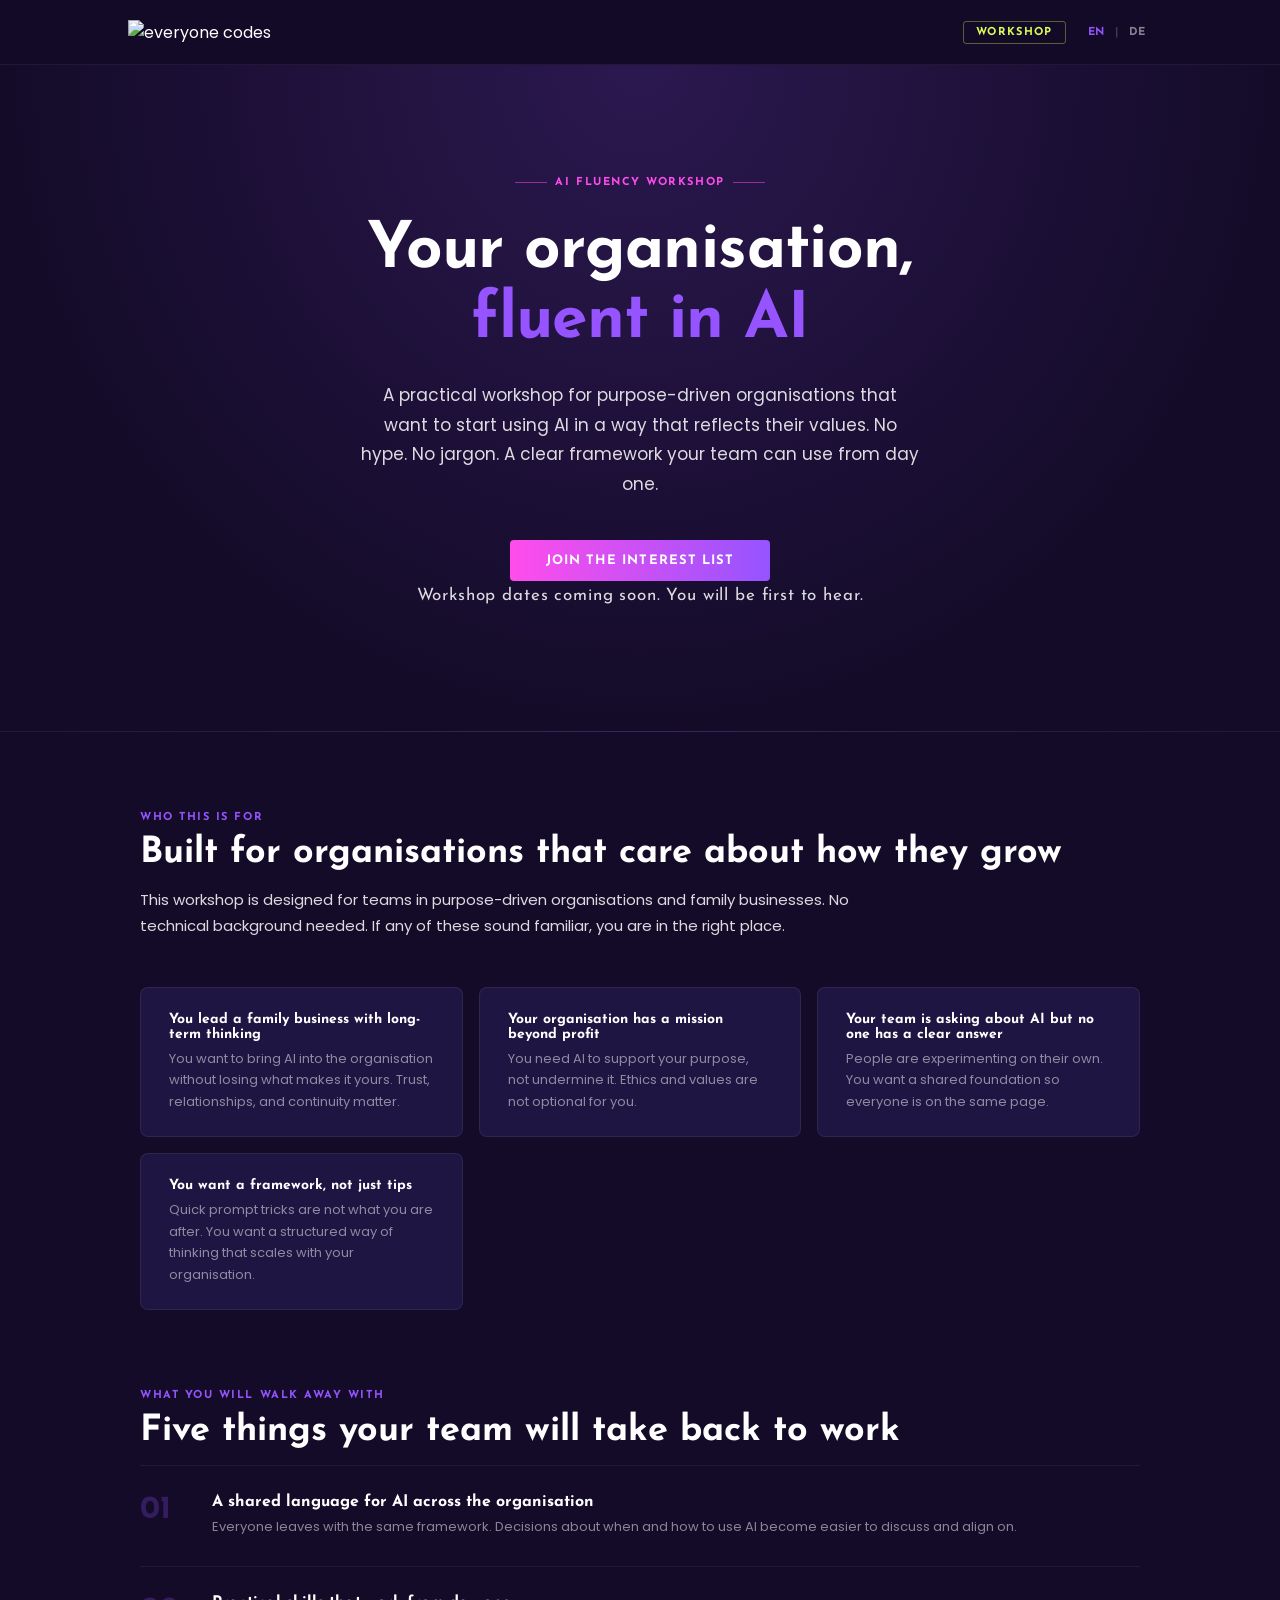
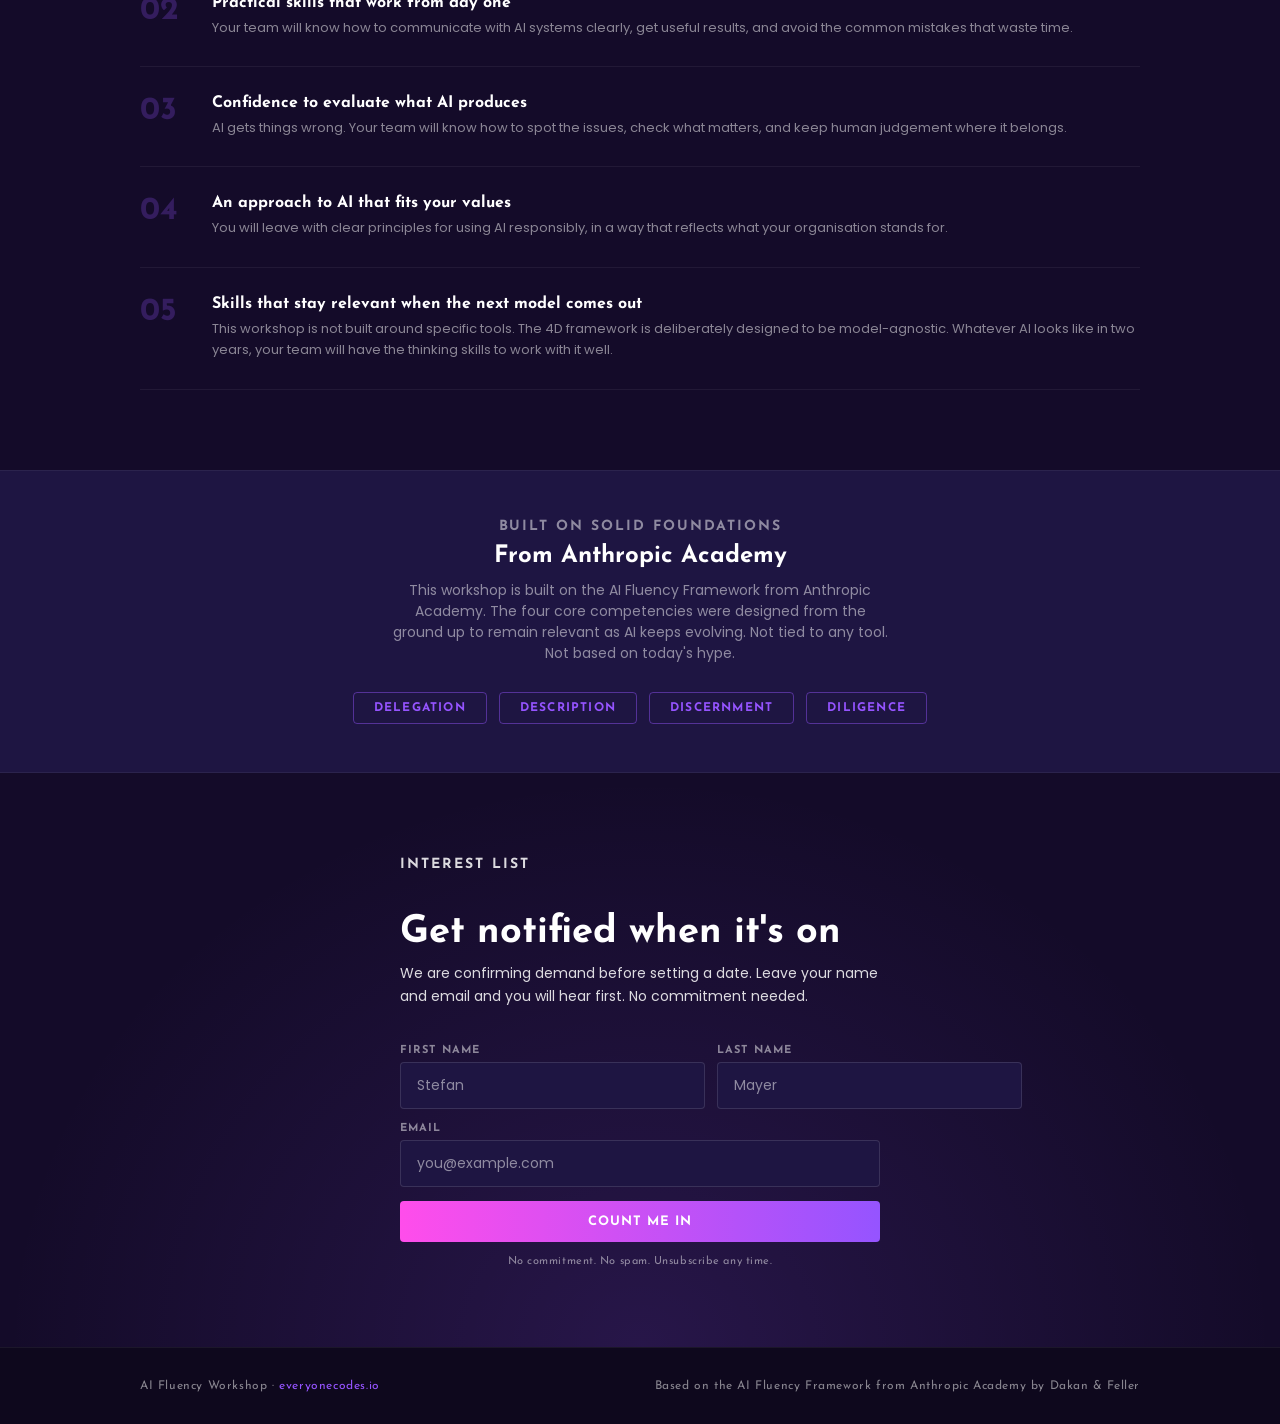
==== public/index.html @ 1fff41b3 "Add AI Fluency workshop landing page Static landing page with EN/DE language support and Formspree s" ====
<!DOCTYPE html>
<html lang="en">
<head>
  <meta charset="UTF-8" />
  <meta name="viewport" content="width=device-width, initial-scale=1.0" />
  <title>AI Fluency Workshop · everyonecodes.io</title>
  <link rel="preconnect" href="https://fonts.googleapis.com" />
  <link rel="preconnect" href="https://fonts.gstatic.com" crossorigin />
  <link href="https://fonts.googleapis.com/css2?family=Josefin+Sans:wght@400;600;700&family=Poppins:wght@400;500;600&display=swap" rel="stylesheet" />
  <style>
    *, *::before, *::after { box-sizing: border-box; margin: 0; padding: 0; }

    :root {
      --bg:      #140B29;
      --card:    #1e1542;
      --magenta: #FF4DEB;
      --violet:  #9554FF;
      --lime:    #DAFF54;
      --cyan:    #00D4CF;
      --white:   #FFFFFF;
      --text:    rgba(255,255,255,0.85);
      --muted:   rgba(255,255,255,0.5);
    }

    html { scroll-behavior: smooth; }

    body {
      font-family: 'Poppins', sans-serif;
      background-color: var(--bg);
      color: var(--white);
      overflow-x: hidden;
    }

    h1, h2, h3, h4 { font-family: 'Josefin Sans', sans-serif; font-weight: 700; }
    a { text-decoration: none; color: inherit; }

    /* NAV */
    header {
      position: sticky; top: 0; z-index: 100;
      background: rgba(20,11,41,0.97);
      backdrop-filter: blur(8px);
      border-bottom: 1px solid rgba(255,255,255,0.06);
    }
    nav {
      max-width: 1080px; margin: 0 auto;
      display: flex; align-items: center; justify-content: space-between;
      padding: 0 28px; height: 64px;
    }
    .nav-right { display: flex; align-items: center; gap: 16px; }
    .nav-badge {
      font-family: 'Josefin Sans', sans-serif; font-size: 11px;
      font-weight: 700; letter-spacing: 0.12em; text-transform: uppercase;
      color: var(--lime); border: 1px solid rgba(218,255,84,0.35);
      padding: 5px 12px; border-radius: 3px;
    }
    .lang-toggle {
      display: flex; gap: 4px; align-items: center;
      font-family: 'Josefin Sans', sans-serif; font-size: 11px; font-weight: 700;
      letter-spacing: 0.08em;
    }
    .lang-btn {
      background: none; border: none; cursor: pointer;
      color: var(--muted); font-family: inherit; font-size: inherit;
      font-weight: inherit; letter-spacing: inherit;
      padding: 4px 6px; border-radius: 3px; transition: color 0.2s;
    }
    .lang-btn:hover { color: var(--white); }
    .lang-btn.active { color: var(--violet); }
    .lang-sep { color: rgba(255,255,255,0.2); }

    /* HERO */
    .hero {
      padding: 100px 28px 80px; text-align: center;
      background: radial-gradient(ellipse at 50% 0%, rgba(149,84,255,0.18) 0%, transparent 70%);
      border-bottom: 1px solid rgba(255,255,255,0.06);
    }
    .hero-eyebrow {
      display: inline-flex; align-items: center; gap: 8px;
      font-family: 'Josefin Sans', sans-serif; font-size: 11px;
      font-weight: 700; letter-spacing: 0.14em; text-transform: uppercase;
      color: var(--magenta); margin-bottom: 28px;
    }
    .hero-eyebrow::before, .hero-eyebrow::after {
      content: ''; display: block; width: 32px; height: 1px; background: var(--magenta); opacity: 0.5;
    }
    .hero h1 {
      font-size: clamp(36px, 6vw, 64px); line-height: 1.1; letter-spacing: -0.01em;
      max-width: 780px; margin: 0 auto 24px;
    }
    .hero h1 .accent { color: var(--violet); }
    .hero p {
      font-size: 17px; color: var(--text); line-height: 1.75;
      max-width: 560px; margin: 0 auto 40px;
    }
    .btn-primary {
      display: inline-block; padding: 14px 36px;
      background: linear-gradient(90deg, #FF4DEB 0%, #9554FF 100%);
      color: var(--white); font-family: 'Josefin Sans', sans-serif;
      font-weight: 700; font-size: 13px; letter-spacing: 0.08em;
      text-transform: uppercase; border-radius: 4px;
      transition: opacity 0.2s, transform 0.2s; border: none; cursor: pointer;
    }
    .btn-primary:hover { opacity: 0.88; transform: translateY(-2px); }
    .hero-note { margin-top: 28px; font-size: 12px; color: var(--muted); font-family: 'Josefin Sans', sans-serif; letter-spacing: 0.05em; }

    /* SECTIONS */
    .section { padding: 80px 28px; }
    .section-inner { max-width: 1000px; margin: 0 auto; }
    .section-label {
      font-family: 'Josefin Sans', sans-serif; font-size: 11px;
      font-weight: 700; letter-spacing: 0.14em; text-transform: uppercase;
      color: var(--violet); margin-bottom: 12px;
    }
    .section h2 { font-size: clamp(24px, 3.5vw, 36px); margin-bottom: 16px; }
    .section-sub { font-size: 15px; color: var(--text); line-height: 1.75; max-width: 780px; margin-bottom: 48px; }

    /* WHO */
    .who-grid { display: grid; grid-template-columns: repeat(auto-fit, minmax(280px, 1fr)); gap: 16px; }
    .who-card { background: var(--card); border: 1px solid rgba(255,255,255,0.07); border-radius: 8px; padding: 24px 28px; }
    .who-card h3 { font-size: 14px; margin-bottom: 6px; }
    .who-card p { font-size: 13px; color: var(--muted); line-height: 1.65; }

    /* OUTCOMES */
    .outcomes-list { display: flex; flex-direction: column; }
    .outcome-row { display: flex; align-items: flex-start; gap: 24px; padding: 28px 0; border-bottom: 1px solid rgba(255,255,255,0.06); }
    .outcome-row:first-child { border-top: 1px solid rgba(255,255,255,0.06); }
    .outcome-num { font-family: 'Josefin Sans', sans-serif; font-size: 32px; font-weight: 700; color: rgba(149,84,255,0.25); flex-shrink: 0; width: 48px; line-height: 1; }
    .outcome-row h3 { font-size: 16px; margin-bottom: 6px; }
    .outcome-row p { font-size: 13px; color: var(--muted); line-height: 1.65; }

    /* FRAMEWORK STRIP */
    .framework-strip { background: var(--card); border-top: 1px solid rgba(255,255,255,0.06); border-bottom: 1px solid rgba(255,255,255,0.06); padding: 48px 28px; }
    .framework-inner { max-width: 1000px; margin: 0 auto; text-align: center; }
    .framework-strip p { font-size: 14px; color: var(--muted); max-width: 500px; margin: 0 auto 28px; }
    .pills { display: flex; flex-wrap: wrap; justify-content: center; gap: 12px; }
    .pill { font-family: 'Josefin Sans', sans-serif; font-size: 12px; font-weight: 700; letter-spacing: 0.1em; text-transform: uppercase; border: 1px solid rgba(149,84,255,0.45); color: var(--violet); padding: 9px 20px; border-radius: 4px; }

    /* SIGNUP */
    .signup-section { background: radial-gradient(ellipse at 50% 100%, rgba(149,84,255,0.15) 0%, transparent 70%); padding: 80px 28px; }
    .signup-inner { max-width: 480px; margin: 0 auto; }
    .signup-inner h2 { font-size: clamp(26px, 4vw, 38px); margin-bottom: 10px; }
    .signup-inner > p { font-size: 14px; color: var(--text); line-height: 1.7; margin-bottom: 36px; }
    .signup-form { display: flex; flex-direction: column; gap: 14px; }
    .form-row { display: grid; grid-template-columns: 1fr 1fr; gap: 12px; }
    .form-group { display: flex; flex-direction: column; gap: 6px; }
    .form-group label { font-family: 'Josefin Sans', sans-serif; font-size: 11px; font-weight: 700; letter-spacing: 0.1em; text-transform: uppercase; color: var(--muted); }
    .form-group input { background: var(--card); border: 1px solid rgba(255,255,255,0.12); border-radius: 4px; padding: 12px 16px; font-family: 'Poppins', sans-serif; font-size: 14px; color: var(--white); outline: none; transition: border-color 0.2s; }
    .form-group input::placeholder { color: var(--muted); }
    .form-group input:focus { border-color: var(--violet); }
    .form-error { display: none; background: rgba(255,77,235,0.1); border: 1px solid rgba(255,77,235,0.3); border-radius: 4px; padding: 12px 16px; font-size: 13px; color: var(--magenta); }
    .form-error.visible { display: block; }
    .form-note { font-size: 11px; color: var(--muted); text-align: center; font-family: 'Josefin Sans', sans-serif; letter-spacing: 0.05em; }

    /* SUCCESS */
    .success-box { display: none; text-align: center; padding: 48px 32px; background: var(--card); border: 1px solid rgba(255,255,255,0.07); border-radius: 8px; }
    .success-box.visible { display: block; }
    .success-icon { width: 56px; height: 56px; border-radius: 50%; background: rgba(0,212,207,0.15); border: 1px solid rgba(0,212,207,0.35); display: flex; align-items: center; justify-content: center; margin: 0 auto 20px; font-size: 22px; }
    .success-box h3 { font-size: 22px; margin-bottom: 10px; }
    .success-box p { font-size: 14px; color: var(--muted); line-height: 1.7; }

    /* FOOTER */
    footer { background: rgba(0,0,0,0.3); border-top: 1px solid rgba(255,255,255,0.06); padding: 32px 28px; }
    .footer-inner { max-width: 1000px; margin: 0 auto; display: flex; flex-wrap: wrap; align-items: center; justify-content: space-between; gap: 12px; }
    .footer-inner p { font-size: 12px; color: var(--muted); font-family: 'Josefin Sans', sans-serif; letter-spacing: 0.05em; }
    .footer-inner a { color: var(--violet); transition: opacity 0.2s; }
    .footer-inner a:hover { opacity: 0.75; }

    /* REVEAL */
    .reveal { opacity: 0; transform: translateY(28px); transition: opacity 0.6s ease, transform 0.6s ease; }
    .reveal.revealed { opacity: 1; transform: translateY(0); }

    @media (max-width: 720px) {
      /* Nav */
      nav { padding: 0 18px; height: 56px; }
      .nav-badge { display: none; }
      .lang-toggle { font-size: 12px; }

      /* Hero */
      .hero { padding: 64px 20px 56px; }
      .hero p { font-size: 15px; }
      .btn-primary { width: 100%; text-align: center; padding: 16px 24px; font-size: 14px; }

      /* Sections */
      .section { padding: 56px 20px; }
      .section-inner { max-width: 100%; }
      .section-sub { margin-bottom: 32px; }

      /* Who grid */
      .who-grid { grid-template-columns: 1fr; }

      /* Outcomes */
      .outcome-row { gap: 16px; padding: 22px 0; }
      .outcome-num { font-size: 24px; width: 36px; }
      .outcome-row h3 { font-size: 15px; }

      /* Framework strip */
      .framework-strip { padding: 40px 20px; }

      /* Signup */
      .signup-section { padding: 56px 20px; }
      .form-row { grid-template-columns: 1fr; }
      .form-group input { padding: 14px 16px; font-size: 16px; } /* 16px prevents iOS zoom */

      /* Footer */
      footer { padding: 24px 20px; }
      .footer-inner { flex-direction: column; align-items: flex-start; gap: 6px; }
    }
  </style>
</head>
<body>

  <!-- NAV -->
  <header>
    <nav>
      <a href="https://everyonecodes.io" class="logo">
        <img src="/logo.png" alt="everyone codes" style="height:34px; width:auto;" />
      </a>
      <div class="nav-right">
        <div class="nav-badge" data-i18n="nav.badge">Workshop</div>
        <div class="lang-toggle">
          <button class="lang-btn" id="btn-en" onclick="setLang('en')">EN</button>
          <span class="lang-sep">|</span>
          <button class="lang-btn" id="btn-de" onclick="setLang('de')">DE</button>
        </div>
      </div>
    </nav>
  </header>

  <!-- HERO -->
  <section class="hero">
    <div class="hero-eyebrow" data-i18n="hero.eyebrow">AI Fluency Workshop</div>
    <h1>
      <span data-i18n="hero.h1a">Your organisation,</span><br>
      <span class="accent" data-i18n="hero.h1b">fluent in AI</span>
    </h1>
    <p data-i18n="hero.sub">A practical workshop for purpose-driven organisations that want to start using AI in a way that reflects their values. No hype. No jargon. A clear framework your team can use from day one.</p>
    <a href="#signup" class="btn-primary" data-i18n="hero.cta">Join the interest list</a>
    <p class="hero-note" data-i18n="hero.note">Workshop dates coming soon. You will be first to hear.</p>
  </section>

  <!-- WHO IT'S FOR -->
  <section class="section">
    <div class="section-inner">
      <p class="section-label reveal" data-i18n="who.label">Who this is for</p>
      <h2 class="reveal" data-i18n="who.h2">Built for organisations that care about how they grow</h2>
      <p class="section-sub reveal" data-i18n="who.sub">This workshop is designed for teams in purpose-driven organisations and family businesses. No technical background needed. If any of these sound familiar, you are in the right place.</p>
      <div class="who-grid">
        <div class="who-card reveal">
          <h3 data-i18n="who.c1.h">You lead a family business with long-term thinking</h3>
          <p data-i18n="who.c1.p">You want to bring AI into the organisation without losing what makes it yours. Trust, relationships, and continuity matter.</p>
        </div>
        <div class="who-card reveal">
          <h3 data-i18n="who.c2.h">Your organisation has a mission beyond profit</h3>
          <p data-i18n="who.c2.p">You need AI to support your purpose, not undermine it. Ethics and values are not optional for you.</p>
        </div>
        <div class="who-card reveal">
          <h3 data-i18n="who.c3.h">Your team is asking about AI but no one has a clear answer</h3>
          <p data-i18n="who.c3.p">People are experimenting on their own. You want a shared foundation so everyone is on the same page.</p>
        </div>
        <div class="who-card reveal">
          <h3 data-i18n="who.c4.h">You want a framework, not just tips</h3>
          <p data-i18n="who.c4.p">Quick prompt tricks are not what you are after. You want a structured way of thinking that scales with your organisation.</p>
        </div>
      </div>
    </div>
  </section>

  <!-- OUTCOMES -->
  <section class="section" style="padding-top: 0;">
    <div class="section-inner">
      <p class="section-label reveal" data-i18n="out.label">What you will walk away with</p>
      <h2 class="reveal" data-i18n="out.h2">Five things your team will take back to work</h2>
      <div class="outcomes-list">
        <div class="outcome-row reveal">
          <div class="outcome-num">01</div>
          <div>
            <h3 data-i18n="out.1.h">A shared language for AI across the organisation</h3>
            <p data-i18n="out.1.p">Everyone leaves with the same framework. Decisions about when and how to use AI become easier to discuss and align on.</p>
          </div>
        </div>
        <div class="outcome-row reveal">
          <div class="outcome-num">02</div>
          <div>
            <h3 data-i18n="out.2.h">Practical skills that work from day one</h3>
            <p data-i18n="out.2.p">Your team will know how to communicate with AI systems clearly, get useful results, and avoid the common mistakes that waste time.</p>
          </div>
        </div>
        <div class="outcome-row reveal">
          <div class="outcome-num">03</div>
          <div>
            <h3 data-i18n="out.3.h">Confidence to evaluate what AI produces</h3>
            <p data-i18n="out.3.p">AI gets things wrong. Your team will know how to spot the issues, check what matters, and keep human judgement where it belongs.</p>
          </div>
        </div>
        <div class="outcome-row reveal">
          <div class="outcome-num">04</div>
          <div>
            <h3 data-i18n="out.4.h">An approach to AI that fits your values</h3>
            <p data-i18n="out.4.p">You will leave with clear principles for using AI responsibly, in a way that reflects what your organisation stands for.</p>
          </div>
        </div>
        <div class="outcome-row reveal">
          <div class="outcome-num">05</div>
          <div>
            <h3 data-i18n="out.5.h">Skills that stay relevant when the next model comes out</h3>
            <p data-i18n="out.5.p">This workshop is not built around specific tools. The 4D framework is deliberately designed to be model-agnostic. Whatever AI looks like in two years, your team will have the thinking skills to work with it well.</p>
          </div>
        </div>
      </div>
    </div>
  </section>

  <!-- FRAMEWORK STRIP -->
  <div class="framework-strip">
    <div class="framework-inner">
      <p class="section-label reveal" style="margin-bottom: 10px;" data-i18n="fw.label">Built on solid foundations</p>
      <h2 class="reveal" style="margin-bottom: 12px;" data-i18n="fw.h2">From Anthropic Academy</h2>
      <p class="reveal" data-i18n="fw.sub">This workshop is built on the AI Fluency Framework from Anthropic Academy. The four core competencies were designed from the ground up to remain relevant as AI keeps evolving. Not tied to any tool. Not based on today's hype.</p>
      <div class="pills reveal">
        <span class="pill" data-i18n="fw.p1">Delegation</span>
        <span class="pill" data-i18n="fw.p2">Description</span>
        <span class="pill" data-i18n="fw.p3">Discernment</span>
        <span class="pill" data-i18n="fw.p4">Diligence</span>
      </div>
    </div>
  </div>

  <!-- SIGNUP -->
  <section class="signup-section" id="signup">
    <div class="signup-inner">
      <p class="section-label reveal" data-i18n="form.label">Interest list</p>
      <h2 class="reveal" data-i18n="form.h2">Get notified when it's on</h2>
      <p class="reveal" data-i18n="form.sub">We are confirming demand before setting a date. Leave your name and email and you will hear first. No commitment needed.</p>

      <div id="form-container">
        <form id="signup-form" class="signup-form reveal">
          <div class="form-row">
            <div class="form-group">
              <label for="firstName" data-i18n="form.fname">First name</label>
              <input type="text" id="firstName" name="firstName" required autocomplete="given-name" data-i18n-placeholder="form.fname.ph" placeholder="Stefan" />
            </div>
            <div class="form-group">
              <label for="lastName" data-i18n="form.lname">Last name</label>
              <input type="text" id="lastName" name="lastName" required autocomplete="family-name" data-i18n-placeholder="form.lname.ph" placeholder="Mayer" />
            </div>
          </div>
          <div class="form-group">
            <label for="email" data-i18n="form.email">Email</label>
            <input type="email" id="email" name="email" required autocomplete="email" placeholder="you@example.com" />
          </div>
          <div class="form-error" id="form-error"></div>
          <button type="submit" id="submit-btn" class="btn-primary" data-i18n="form.btn">Count me in</button>
          <p class="form-note" data-i18n="form.note">No commitment. No spam. Unsubscribe any time.</p>
        </form>
      </div>

      <div class="success-box" id="success-container">
        <div class="success-icon">&#10003;</div>
        <h3 data-i18n="form.ok.h">You are on the list!</h3>
        <p data-i18n="form.ok.p">We will be in touch as soon as a date is set. Check your inbox, a confirmation is on its way.</p>
      </div>
    </div>
  </section>

  <!-- FOOTER -->
  <footer>
    <div class="footer-inner">
      <p>AI Fluency Workshop &middot; <a href="https://everyonecodes.io">everyonecodes.io</a></p>
      <p data-i18n="footer.credit">Based on the AI Fluency Framework from Anthropic Academy by Dakan &amp; Feller</p>
    </div>
  </footer>

  <script>
    const T = {
      en: {
        'nav.badge':   'Workshop',
        'hero.eyebrow':'AI Fluency Workshop',
        'hero.h1a':    'Your organisation,',
        'hero.h1b':    'fluent in AI',
        'hero.sub':    'A practical workshop for purpose-driven organisations that want to start using AI in a way that reflects their values. No hype. No jargon. A clear framework your team can use from day one.',
        'hero.cta':    'Join the interest list',
        'hero.note':   'Workshop dates coming soon. You will be first to hear.',
        'who.label':   'Who this is for',
        'who.h2':      'Built for organisations that care about how they grow',
        'who.sub':     'This workshop is designed for teams in purpose-driven organisations and family businesses. No technical background needed. If any of these sound familiar, you are in the right place.',
        'who.c1.h':    'You lead a family business with long-term thinking',
        'who.c1.p':    'You want to bring AI into the organisation without losing what makes it yours. Trust, relationships, and continuity matter.',
        'who.c2.h':    'Your organisation has a mission beyond profit',
        'who.c2.p':    'You need AI to support your purpose, not undermine it. Ethics and values are not optional for you.',
        'who.c3.h':    'Your team is asking about AI but no one has a clear answer',
        'who.c3.p':    'People are experimenting on their own. You want a shared foundation so everyone is on the same page.',
        'who.c4.h':    'You want a framework, not just tips',
        'who.c4.p':    'Quick prompt tricks are not what you are after. You want a structured way of thinking that scales with your organisation.',
        'out.label':   'What you will walk away with',
        'out.h2':      'Five things your team will take back to work',
        'out.1.h':     'A shared language for AI across the organisation',
        'out.1.p':     'Everyone leaves with the same framework. Decisions about when and how to use AI become easier to discuss and align on.',
        'out.2.h':     'Practical skills that work from day one',
        'out.2.p':     'Your team will know how to communicate with AI systems clearly, get useful results, and avoid the common mistakes that waste time.',
        'out.3.h':     'Confidence to evaluate what AI produces',
        'out.3.p':     'AI gets things wrong. Your team will know how to spot the issues, check what matters, and keep human judgement where it belongs.',
        'out.4.h':     'An approach to AI that fits your values',
        'out.4.p':     'You will leave with clear principles for using AI responsibly, in a way that reflects what your organisation stands for.',
        'out.5.h':     'Skills that stay relevant when the next model comes out',
        'out.5.p':     'This workshop is not built around specific tools. The 4D framework is deliberately designed to be model-agnostic. Whatever AI looks like in two years, your team will have the thinking skills to work with it well.',
        'fw.label':    'Built on solid foundations',
        'fw.h2':       'From Anthropic Academy',
        'fw.sub':      "This workshop is built on the AI Fluency Framework from Anthropic Academy. The four core competencies were designed from the ground up to remain relevant as AI keeps evolving. Not tied to any tool. Not based on today's hype.",
        'fw.p1':       'Delegation',
        'fw.p2':       'Description',
        'fw.p3':       'Discernment',
        'fw.p4':       'Diligence',
        'form.label':  'Interest list',
        'form.h2':     "Get notified when it's on",
        'form.sub':    'We are confirming demand before setting a date. Leave your name and email and you will hear first. No commitment needed.',
        'form.fname':  'First name',
        'form.fname.ph': 'Stefan',
        'form.lname':  'Last name',
        'form.lname.ph': 'Mayer',
        'form.email':  'Email',
        'form.btn':    'Count me in',
        'form.note':   'No commitment. No spam. Unsubscribe any time.',
        'form.ok.h':   'You are on the list!',
        'form.ok.p':   'We will be in touch as soon as a date is set. Check your inbox, a confirmation is on its way.',
        'footer.credit': 'Based on the AI Fluency Framework from Anthropic Academy by Dakan &amp; Feller',
        'err.generic': 'Something went wrong. Please try again.',
        'err.network': 'Network error. Please check your connection and try again.',
        'btn.sending': 'Sending...',
      },
      de: {
        'nav.badge':   'Workshop',
        'hero.eyebrow':'AI Fluency Workshop',
        'hero.h1a':    'Ihre Organisation,',
        'hero.h1b':    'KI-kompetent',
        'hero.sub':    'Ein praxisorientierter Workshop für zweckorientierte Organisationen, die KI auf eine Weise einsetzen möchten, die ihren Werten entspricht. Kein Hype. Kein Fachjargon. Ein klares Framework, das Ihr Team ab dem ersten Tag anwenden kann.',
        'hero.cta':    'Interesse anmelden',
        'hero.note':   'Workshop-Termine folgen in Kürze. Sie erfahren es als Erste.',
        'who.label':   'Für wen ist das',
        'who.h2':      'Für Organisationen, denen ihr Wachstum wichtig ist',
        'who.sub':     'Dieser Workshop richtet sich an Teams in zweckorientierten Organisationen und Familienunternehmen. Kein technisches Vorwissen erforderlich. Wenn das bekannt klingt, sind Sie hier richtig.',
        'who.c1.h':    'Sie führen ein Familienunternehmen mit langfristiger Perspektive',
        'who.c1.p':    'Sie möchten KI in die Organisation bringen, ohne zu verlieren, was sie ausmacht. Vertrauen, Beziehungen und Kontinuität sind Ihnen wichtig.',
        'who.c2.h':    'Ihre Organisation hat eine Mission jenseits des Profits',
        'who.c2.p':    'Sie brauchen KI, die Ihren Zweck unterstützt, nicht untergräbt. Ethik und Werte sind für Sie keine Option, sondern Grundvoraussetzung.',
        'who.c3.h':    'Ihr Team fragt nach KI, aber niemand hat eine klare Antwort',
        'who.c3.p':    'Alle experimentieren auf eigene Faust. Sie möchten eine gemeinsame Grundlage schaffen, damit alle am selben Strang ziehen.',
        'who.c4.h':    'Sie möchten ein Framework, keine Tipps',
        'who.c4.p':    'Schnelle Prompt-Tricks sind nicht das, was Sie suchen. Sie möchten eine strukturierte Denkweise, die mit Ihrer Organisation mitwächst.',
        'out.label':   'Was Sie mitnehmen',
        'out.h2':      'Fünf Dinge, die Ihr Team in den Alltag mitnimmt',
        'out.1.h':     'Eine gemeinsame Sprache für KI in der Organisation',
        'out.1.p':     'Alle verlassen den Workshop mit demselben Framework. Entscheidungen über den KI-Einsatz lassen sich leichter besprechen und abstimmen.',
        'out.2.h':     'Praktische Fähigkeiten, die sofort funktionieren',
        'out.2.p':     'Ihr Team lernt, klar mit KI-Systemen zu kommunizieren, nützliche Ergebnisse zu erzielen und die häufigsten Fehler zu vermeiden.',
        'out.3.h':     'Sicherheit bei der Bewertung von KI-Ergebnissen',
        'out.3.p':     'KI macht Fehler. Ihr Team lernt, Probleme zu erkennen, das Wesentliche zu prüfen und das menschliche Urteilsvermögen dort zu behalten, wo es hingehört.',
        'out.4.h':     'Ein KI-Ansatz, der zu Ihren Werten passt',
        'out.4.p':     'Sie verlassen den Workshop mit klaren Prinzipien für einen verantwortungsvollen KI-Einsatz, der widerspiegelt, wofür Ihre Organisation steht.',
        'out.5.h':     'Fähigkeiten, die auch beim nächsten Modell relevant bleiben',
        'out.5.p':     'Dieser Workshop ist nicht auf bestimmte Tools ausgerichtet. Das 4D-Framework wurde bewusst modell-agnostisch entwickelt. Egal wie KI in zwei Jahren aussieht, Ihr Team hat die Denkweise, um damit umzugehen.',
        'fw.label':    'Auf soliden Grundlagen aufgebaut',
        'fw.h2':       'Von der Anthropic Academy',
        'fw.sub':      'Dieser Workshop basiert auf dem AI Fluency Framework der Anthropic Academy. Die vier Kernkompetenzen wurden von Grund auf so entwickelt, dass sie auch bei weiterer KI-Entwicklung relevant bleiben. Nicht an ein Tool gebunden. Nicht am Hype von heute ausgerichtet.',
        'fw.p1':       'Delegation',
        'fw.p2':       'Beschreibung',
        'fw.p3':       'Urteilsvermögen',
        'fw.p4':       'Sorgfalt',
        'form.label':  'Interessenliste',
        'form.h2':     'Jetzt vormerken',
        'form.sub':    'Wir prüfen die Nachfrage, bevor wir einen Termin festlegen. Hinterlassen Sie Ihren Namen und Ihre E-Mail-Adresse und Sie hören als Erste davon. Keine Verpflichtung.',
        'form.fname':  'Vorname',
        'form.fname.ph': 'Stefan',
        'form.lname':  'Nachname',
        'form.lname.ph': 'Mayer',
        'form.email':  'E-Mail',
        'form.btn':    'Ich bin dabei',
        'form.note':   'Keine Verpflichtung. Kein Spam. Jederzeit abmeldbar.',
        'form.ok.h':   'Sie stehen auf der Liste!',
        'form.ok.p':   'Wir melden uns, sobald ein Termin feststeht. Prüfen Sie Ihren Posteingang, eine Bestätigung ist unterwegs.',
        'footer.credit': 'Basierend auf dem AI Fluency Framework der Anthropic Academy von Dakan &amp; Feller',
        'err.generic': 'Etwas ist schiefgelaufen. Bitte versuchen Sie es erneut.',
        'err.network': 'Netzwerkfehler. Bitte prüfen Sie Ihre Verbindung.',
        'btn.sending': 'Wird gesendet...',
      }
    };

    let currentLang = 'en';

    function detectLang() {
      const saved = localStorage.getItem('lang');
      if (saved === 'en' || saved === 'de') return saved;
      const browser = (navigator.language || '').toLowerCase();
      return browser.startsWith('de') ? 'de' : 'en';
    }

    function setLang(lang) {
      currentLang = lang;
      localStorage.setItem('lang', lang);
      document.documentElement.lang = lang;

      document.querySelectorAll('[data-i18n]').forEach(el => {
        const key = el.getAttribute('data-i18n');
        if (T[lang][key] !== undefined) el.innerHTML = T[lang][key];
      });
      document.querySelectorAll('[data-i18n-placeholder]').forEach(el => {
        const key = el.getAttribute('data-i18n-placeholder');
        if (T[lang][key] !== undefined) el.placeholder = T[lang][key];
      });

      document.getElementById('btn-en').classList.toggle('active', lang === 'en');
      document.getElementById('btn-de').classList.toggle('active', lang === 'de');
    }

    // Scroll reveal
    const observer = new IntersectionObserver(entries => {
      entries.forEach(e => { if (e.isIntersecting) e.target.classList.add('revealed'); });
    }, { threshold: 0.1 });
    document.querySelectorAll('.reveal').forEach(el => observer.observe(el));

    // Form
    const form = document.getElementById('signup-form');
    const submitBtn = document.getElementById('submit-btn');
    const errorBox = document.getElementById('form-error');
    const formContainer = document.getElementById('form-container');
    const successContainer = document.getElementById('success-container');

    form.addEventListener('submit', async (e) => {
      e.preventDefault();
      errorBox.classList.remove('visible');
      submitBtn.disabled = true;
      submitBtn.textContent = T[currentLang]['btn.sending'];

      const body = {
        firstName: form.firstName.value.trim(),
        lastName:  form.lastName.value.trim(),
        email:     form.email.value.trim(),
      };

      try {
        const res = await fetch('https://formspree.io/f/xaqpzpla', {
          method: 'POST',
          headers: { 'Content-Type': 'application/json', 'Accept': 'application/json' },
          body: JSON.stringify(body),
        });
        const data = await res.json();
        if (res.ok) {
          formContainer.style.display = 'none';
          successContainer.classList.add('visible');
          successContainer.scrollIntoView({ behavior: 'smooth', block: 'center' });
        } else {
          errorBox.textContent = data.error ?? T[currentLang]['err.generic'];
          errorBox.classList.add('visible');
          submitBtn.disabled = false;
          submitBtn.textContent = T[currentLang]['form.btn'];
        }
      } catch {
        errorBox.textContent = T[currentLang]['err.network'];
        errorBox.classList.add('visible');
        submitBtn.disabled = false;
        submitBtn.textContent = T[currentLang]['form.btn'];
      }
    });

    // Init
    setLang(detectLang());
  </script>

</body>
</html>
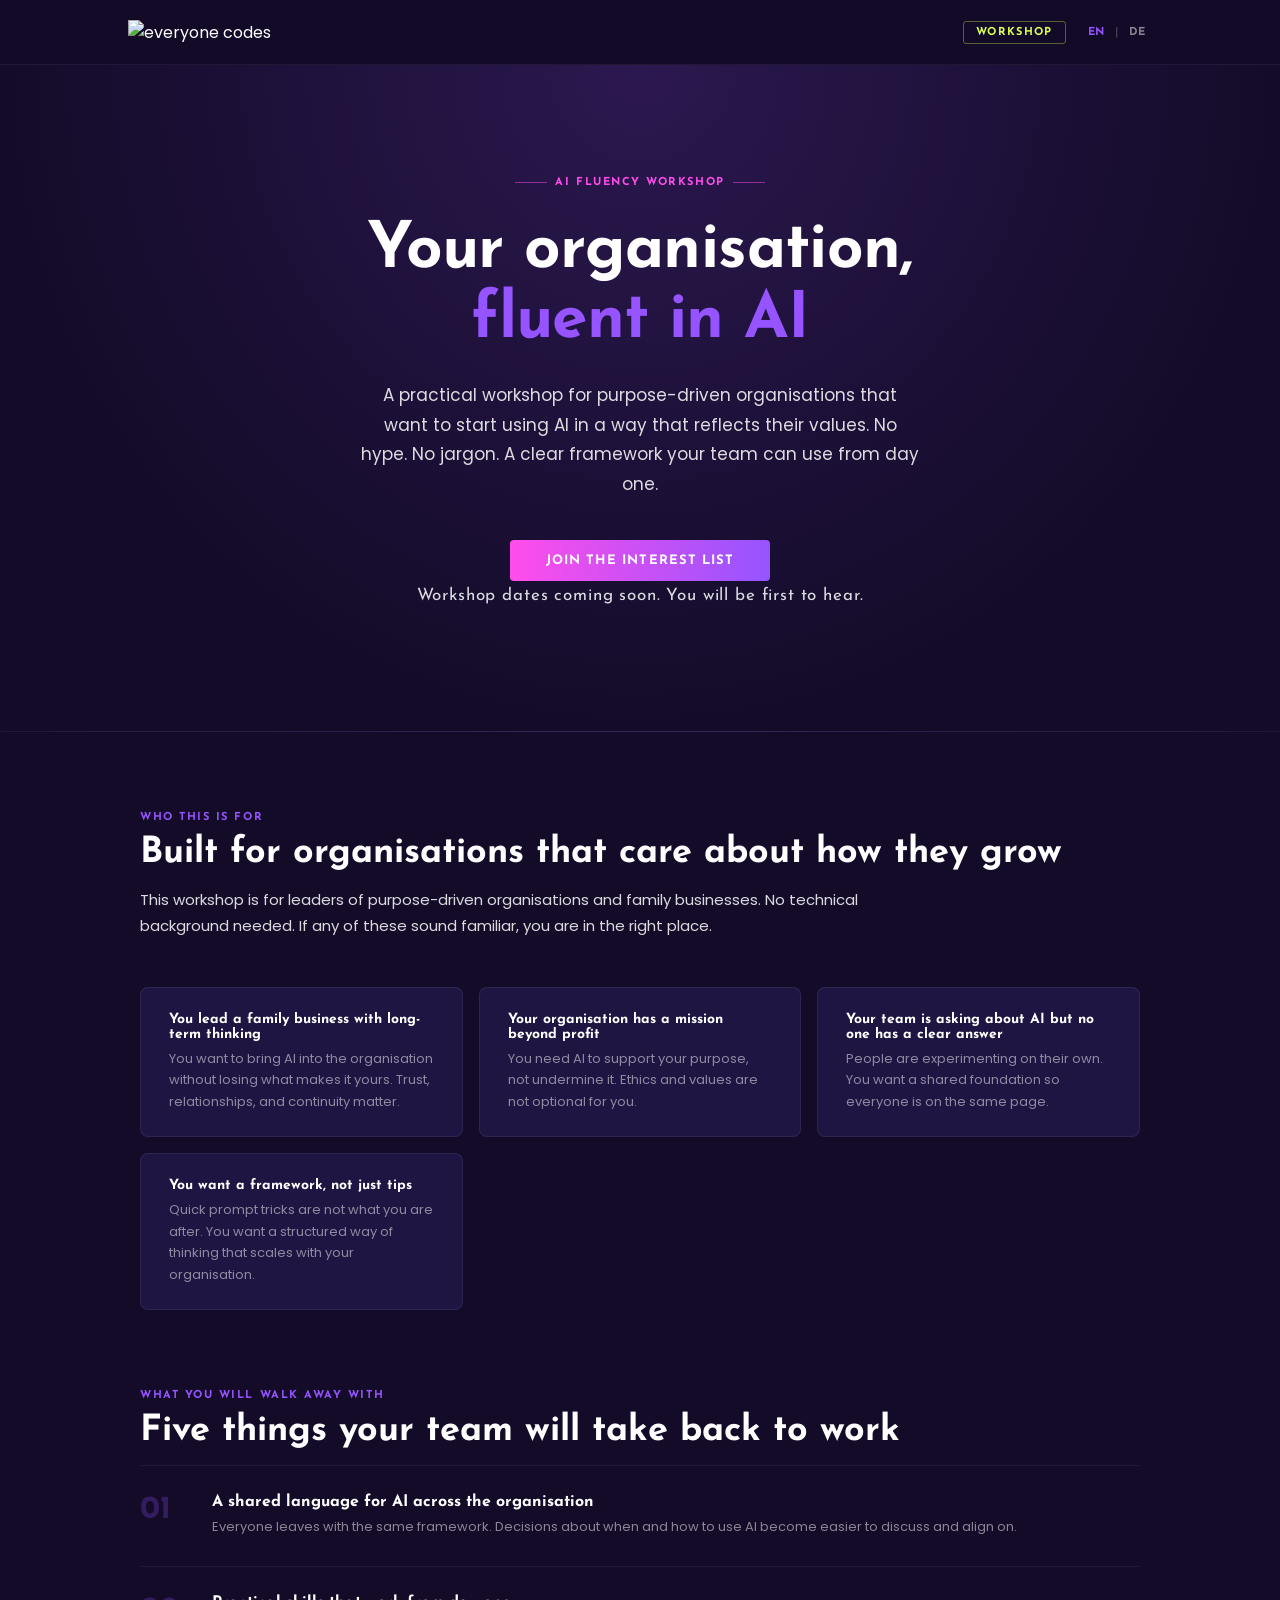
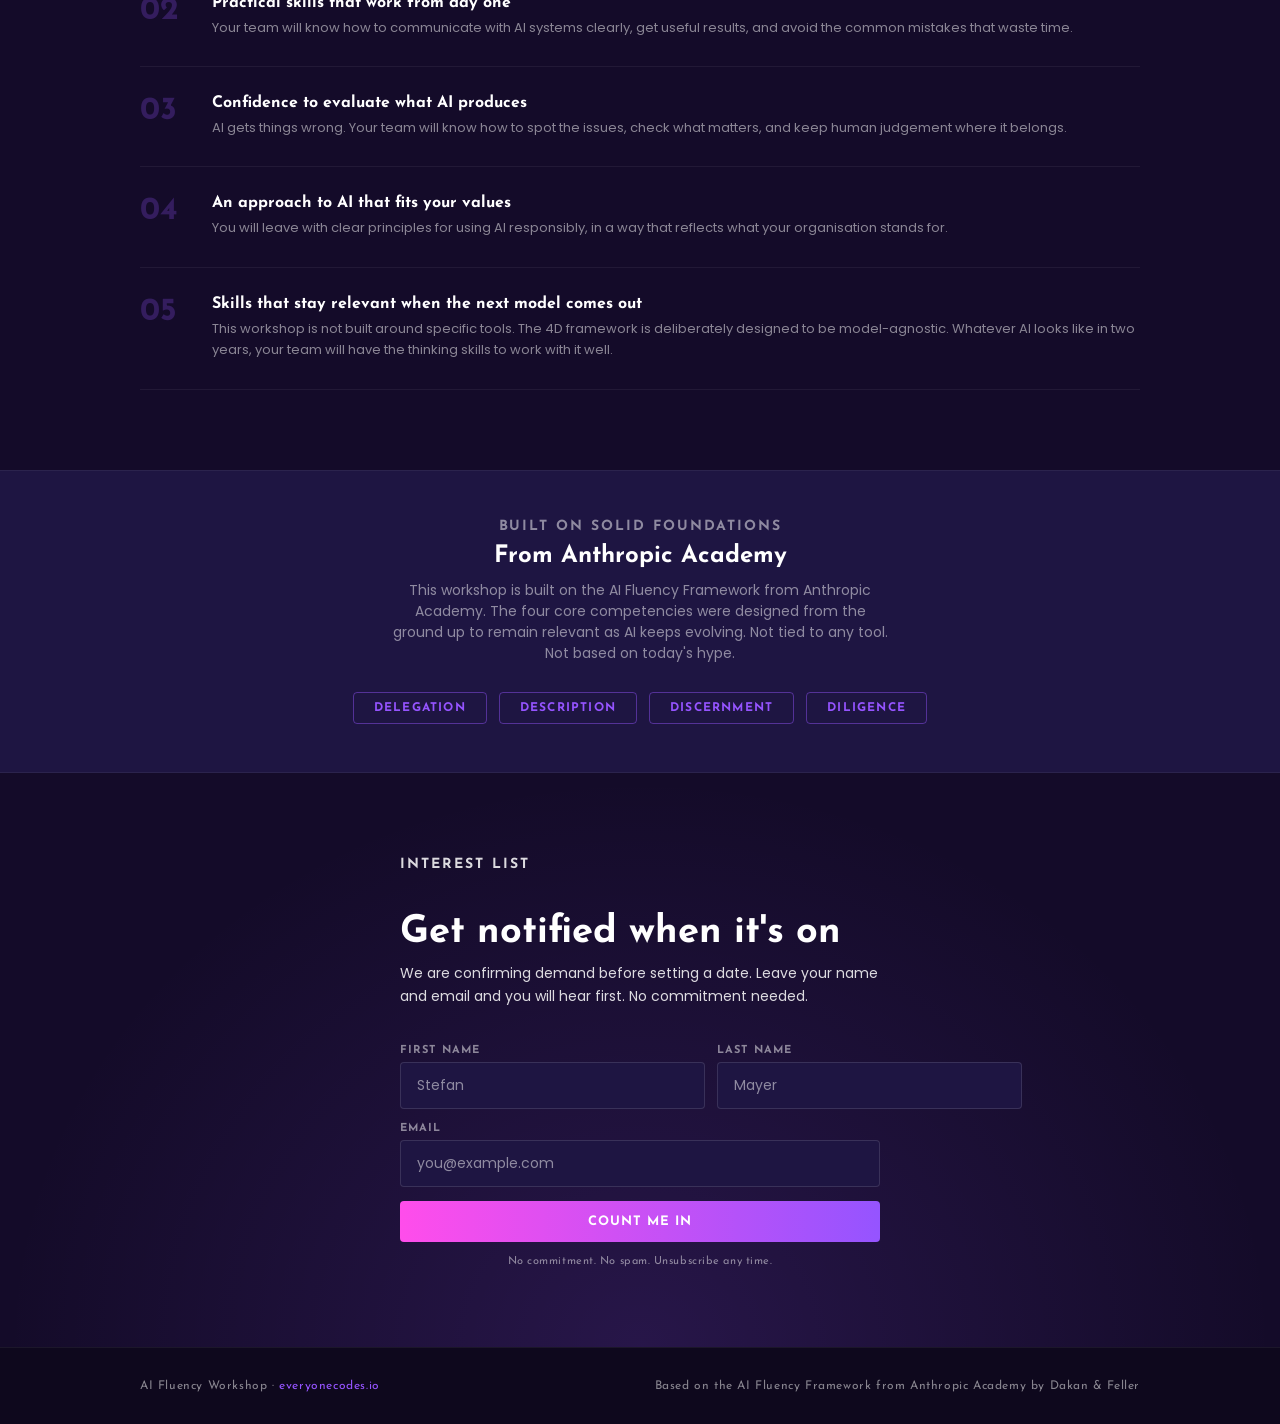
==== commit 898d9e6b: "Update who section copy in EN and DE Co-Authored-By: Claude Sonnet 4.6 <noreply@anthropic.com>" ====
--- a/public/index.html
+++ b/public/index.html
@@ -243,7 +243,7 @@
     <div class="section-inner">
       <p class="section-label reveal" data-i18n="who.label">Who this is for</p>
       <h2 class="reveal" data-i18n="who.h2">Built for organisations that care about how they grow</h2>
-      <p class="section-sub reveal" data-i18n="who.sub">This workshop is designed for teams in purpose-driven organisations and family businesses. No technical background needed. If any of these sound familiar, you are in the right place.</p>
+      <p class="section-sub reveal" data-i18n="who.sub">This workshop is for leaders of purpose-driven organisations and family businesses. No technical background needed. If any of these sound familiar, you are in the right place.</p>
       <div class="who-grid">
         <div class="who-card reveal">
           <h3 data-i18n="who.c1.h">You lead a family business with long-term thinking</h3>
@@ -382,7 +382,7 @@
         'hero.note':   'Workshop dates coming soon. You will be first to hear.',
         'who.label':   'Who this is for',
         'who.h2':      'Built for organisations that care about how they grow',
-        'who.sub':     'This workshop is designed for teams in purpose-driven organisations and family businesses. No technical background needed. If any of these sound familiar, you are in the right place.',
+        'who.sub':     'This workshop is for leaders of purpose-driven organisations and family businesses. No technical background needed. If any of these sound familiar, you are in the right place.',
         'who.c1.h':    'You lead a family business with long-term thinking',
         'who.c1.p':    'You want to bring AI into the organisation without losing what makes it yours. Trust, relationships, and continuity matter.',
         'who.c2.h':    'Your organisation has a mission beyond profit',
@@ -430,34 +430,34 @@
       de: {
         'nav.badge':   'Workshop',
         'hero.eyebrow':'AI Fluency Workshop',
-        'hero.h1a':    'Ihre Organisation,',
+        'hero.h1a':    'Deine Organisation,',
         'hero.h1b':    'KI-kompetent',
-        'hero.sub':    'Ein praxisorientierter Workshop für zweckorientierte Organisationen, die KI auf eine Weise einsetzen möchten, die ihren Werten entspricht. Kein Hype. Kein Fachjargon. Ein klares Framework, das Ihr Team ab dem ersten Tag anwenden kann.',
+        'hero.sub':    'Ein praxisorientierter Workshop für zweckorientierte Organisationen, die KI auf eine Weise einsetzen möchten, die ihren Werten entspricht. Kein Hype. Kein Fachjargon. Ein klares Framework, das dein Team ab dem ersten Tag anwenden kann.',
         'hero.cta':    'Interesse anmelden',
-        'hero.note':   'Workshop-Termine folgen in Kürze. Sie erfahren es als Erste.',
+        'hero.note':   'Workshop-Termine folgen in Kürze. Du erfährst es zuerst.',
         'who.label':   'Für wen ist das',
         'who.h2':      'Für Organisationen, denen ihr Wachstum wichtig ist',
-        'who.sub':     'Dieser Workshop richtet sich an Teams in zweckorientierten Organisationen und Familienunternehmen. Kein technisches Vorwissen erforderlich. Wenn das bekannt klingt, sind Sie hier richtig.',
-        'who.c1.h':    'Sie führen ein Familienunternehmen mit langfristiger Perspektive',
-        'who.c1.p':    'Sie möchten KI in die Organisation bringen, ohne zu verlieren, was sie ausmacht. Vertrauen, Beziehungen und Kontinuität sind Ihnen wichtig.',
-        'who.c2.h':    'Ihre Organisation hat eine Mission jenseits des Profits',
-        'who.c2.p':    'Sie brauchen KI, die Ihren Zweck unterstützt, nicht untergräbt. Ethik und Werte sind für Sie keine Option, sondern Grundvoraussetzung.',
-        'who.c3.h':    'Ihr Team fragt nach KI, aber niemand hat eine klare Antwort',
-        'who.c3.p':    'Alle experimentieren auf eigene Faust. Sie möchten eine gemeinsame Grundlage schaffen, damit alle am selben Strang ziehen.',
-        'who.c4.h':    'Sie möchten ein Framework, keine Tipps',
-        'who.c4.p':    'Schnelle Prompt-Tricks sind nicht das, was Sie suchen. Sie möchten eine strukturierte Denkweise, die mit Ihrer Organisation mitwächst.',
-        'out.label':   'Was Sie mitnehmen',
-        'out.h2':      'Fünf Dinge, die Ihr Team in den Alltag mitnimmt',
+        'who.sub':     'Dieser Workshop richtet sich an Führungskräfte in Organisationen mit Purpose und Familienunternehmen. Kein technisches Vorwissen erforderlich. Wenn eines der folgenden Dinge auf deine Organisation zutrifft, bist du hier richtig.',
+        'who.c1.h':    'Du führst ein Familienunternehmen mit langfristiger Perspektive',
+        'who.c1.p':    'Du möchtest KI in die Organisation bringen, ohne zu verlieren, was sie ausmacht. Vertrauen, Beziehungen und Kontinuität sind dir wichtig.',
+        'who.c2.h':    'Deine Organisation hat eine Mission jenseits des Profits',
+        'who.c2.p':    'Du brauchst KI, die deinen Zweck unterstützt, nicht untergräbt. Ethik und Werte sind für dich keine Option, sondern Grundvoraussetzung.',
+        'who.c3.h':    'Dein Team fragt nach KI, aber niemand hat eine klare Antwort',
+        'who.c3.p':    'Alle experimentieren auf eigene Faust. Du möchtest eine gemeinsame Grundlage schaffen, damit alle am selben Strang ziehen.',
+        'who.c4.h':    'Du möchtest ein Framework, keine Tipps',
+        'who.c4.p':    'Schnelle Prompt-Tricks sind nicht das, was du suchst. Du möchtest eine strukturierte Denkweise, die mit deiner Organisation mitwächst.',
+        'out.label':   'Was du mitnimmst',
+        'out.h2':      'Fünf Dinge, die dein Team in den Alltag mitnimmt',
         'out.1.h':     'Eine gemeinsame Sprache für KI in der Organisation',
         'out.1.p':     'Alle verlassen den Workshop mit demselben Framework. Entscheidungen über den KI-Einsatz lassen sich leichter besprechen und abstimmen.',
         'out.2.h':     'Praktische Fähigkeiten, die sofort funktionieren',
-        'out.2.p':     'Ihr Team lernt, klar mit KI-Systemen zu kommunizieren, nützliche Ergebnisse zu erzielen und die häufigsten Fehler zu vermeiden.',
+        'out.2.p':     'Dein Team lernt, klar mit KI-Systemen zu kommunizieren, nützliche Ergebnisse zu erzielen und die häufigsten Fehler zu vermeiden.',
         'out.3.h':     'Sicherheit bei der Bewertung von KI-Ergebnissen',
-        'out.3.p':     'KI macht Fehler. Ihr Team lernt, Probleme zu erkennen, das Wesentliche zu prüfen und das menschliche Urteilsvermögen dort zu behalten, wo es hingehört.',
-        'out.4.h':     'Ein KI-Ansatz, der zu Ihren Werten passt',
-        'out.4.p':     'Sie verlassen den Workshop mit klaren Prinzipien für einen verantwortungsvollen KI-Einsatz, der widerspiegelt, wofür Ihre Organisation steht.',
+        'out.3.p':     'KI macht Fehler. Dein Team lernt, Probleme zu erkennen, das Wesentliche zu prüfen und das menschliche Urteilsvermögen dort zu behalten, wo es hingehört.',
+        'out.4.h':     'Ein KI-Ansatz, der zu deinen Werten passt',
+        'out.4.p':     'Du verlässt den Workshop mit klaren Prinzipien für einen verantwortungsvollen KI-Einsatz, der widerspiegelt, wofür deine Organisation steht.',
         'out.5.h':     'Fähigkeiten, die auch beim nächsten Modell relevant bleiben',
-        'out.5.p':     'Dieser Workshop ist nicht auf bestimmte Tools ausgerichtet. Das 4D-Framework wurde bewusst modell-agnostisch entwickelt. Egal wie KI in zwei Jahren aussieht, Ihr Team hat die Denkweise, um damit umzugehen.',
+        'out.5.p':     'Dieser Workshop ist nicht auf bestimmte Tools ausgerichtet. Das 4D-Framework wurde bewusst modell-agnostisch entwickelt. Egal wie KI in zwei Jahren aussieht, dein Team hat die Denkweise, um damit umzugehen.',
         'fw.label':    'Auf soliden Grundlagen aufgebaut',
         'fw.h2':       'Von der Anthropic Academy',
         'fw.sub':      'Dieser Workshop basiert auf dem AI Fluency Framework der Anthropic Academy. Die vier Kernkompetenzen wurden von Grund auf so entwickelt, dass sie auch bei weiterer KI-Entwicklung relevant bleiben. Nicht an ein Tool gebunden. Nicht am Hype von heute ausgerichtet.',
@@ -467,7 +467,7 @@
         'fw.p4':       'Sorgfalt',
         'form.label':  'Interessenliste',
         'form.h2':     'Jetzt vormerken',
-        'form.sub':    'Wir prüfen die Nachfrage, bevor wir einen Termin festlegen. Hinterlassen Sie Ihren Namen und Ihre E-Mail-Adresse und Sie hören als Erste davon. Keine Verpflichtung.',
+        'form.sub':    'Wir prüfen die Nachfrage, bevor wir einen Termin festlegen. Hinterlasse deinen Namen und deine E-Mail-Adresse und du hörst als Erstes davon. Keine Verpflichtung.',
         'form.fname':  'Vorname',
         'form.fname.ph': 'Stefan',
         'form.lname':  'Nachname',
@@ -475,11 +475,11 @@
         'form.email':  'E-Mail',
         'form.btn':    'Ich bin dabei',
         'form.note':   'Keine Verpflichtung. Kein Spam. Jederzeit abmeldbar.',
-        'form.ok.h':   'Sie stehen auf der Liste!',
-        'form.ok.p':   'Wir melden uns, sobald ein Termin feststeht. Prüfen Sie Ihren Posteingang, eine Bestätigung ist unterwegs.',
+        'form.ok.h':   'Du stehst auf der Liste!',
+        'form.ok.p':   'Wir melden uns, sobald ein Termin feststeht. Prüf deinen Posteingang, eine Bestätigung ist unterwegs.',
         'footer.credit': 'Basierend auf dem AI Fluency Framework der Anthropic Academy von Dakan &amp; Feller',
-        'err.generic': 'Etwas ist schiefgelaufen. Bitte versuchen Sie es erneut.',
-        'err.network': 'Netzwerkfehler. Bitte prüfen Sie Ihre Verbindung.',
+        'err.generic': 'Etwas ist schiefgelaufen. Bitte versuche es erneut.',
+        'err.network': 'Netzwerkfehler. Bitte prüf deine Verbindung.',
         'btn.sending': 'Wird gesendet...',
       }
     };
